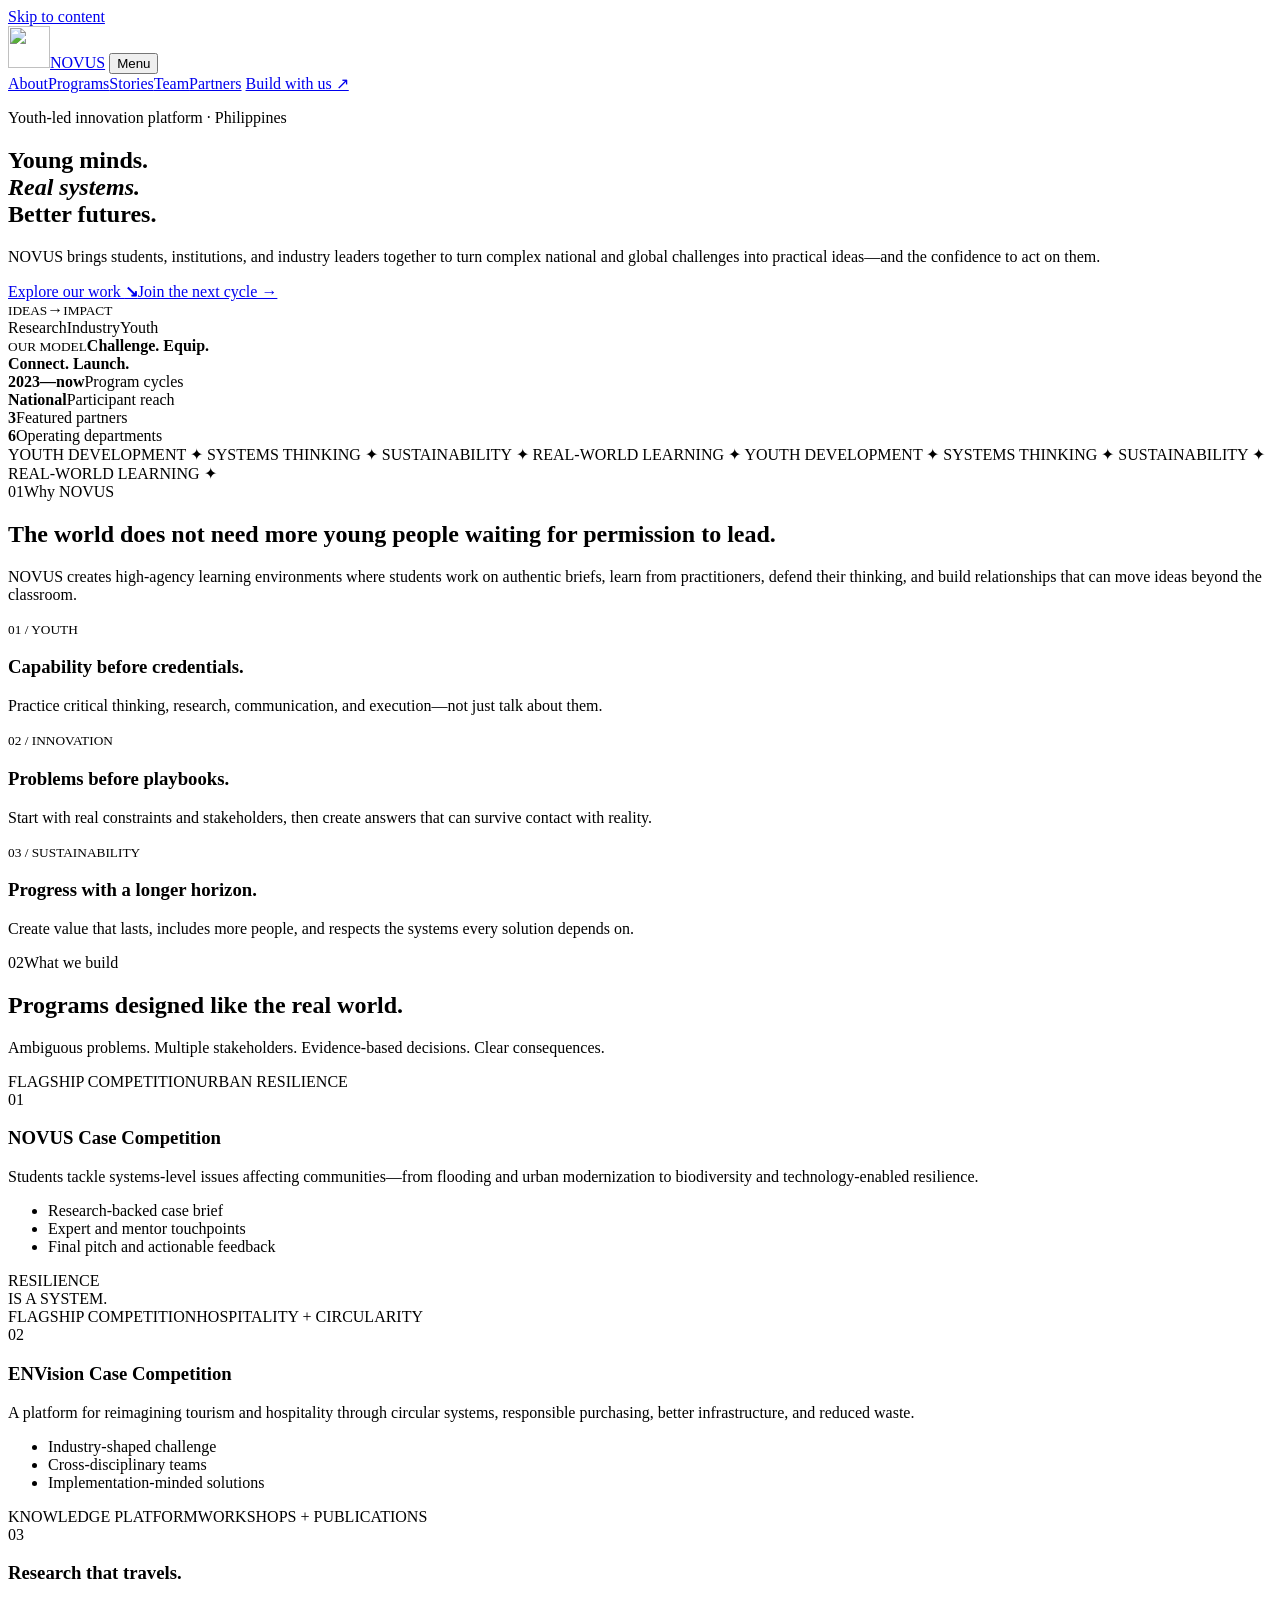
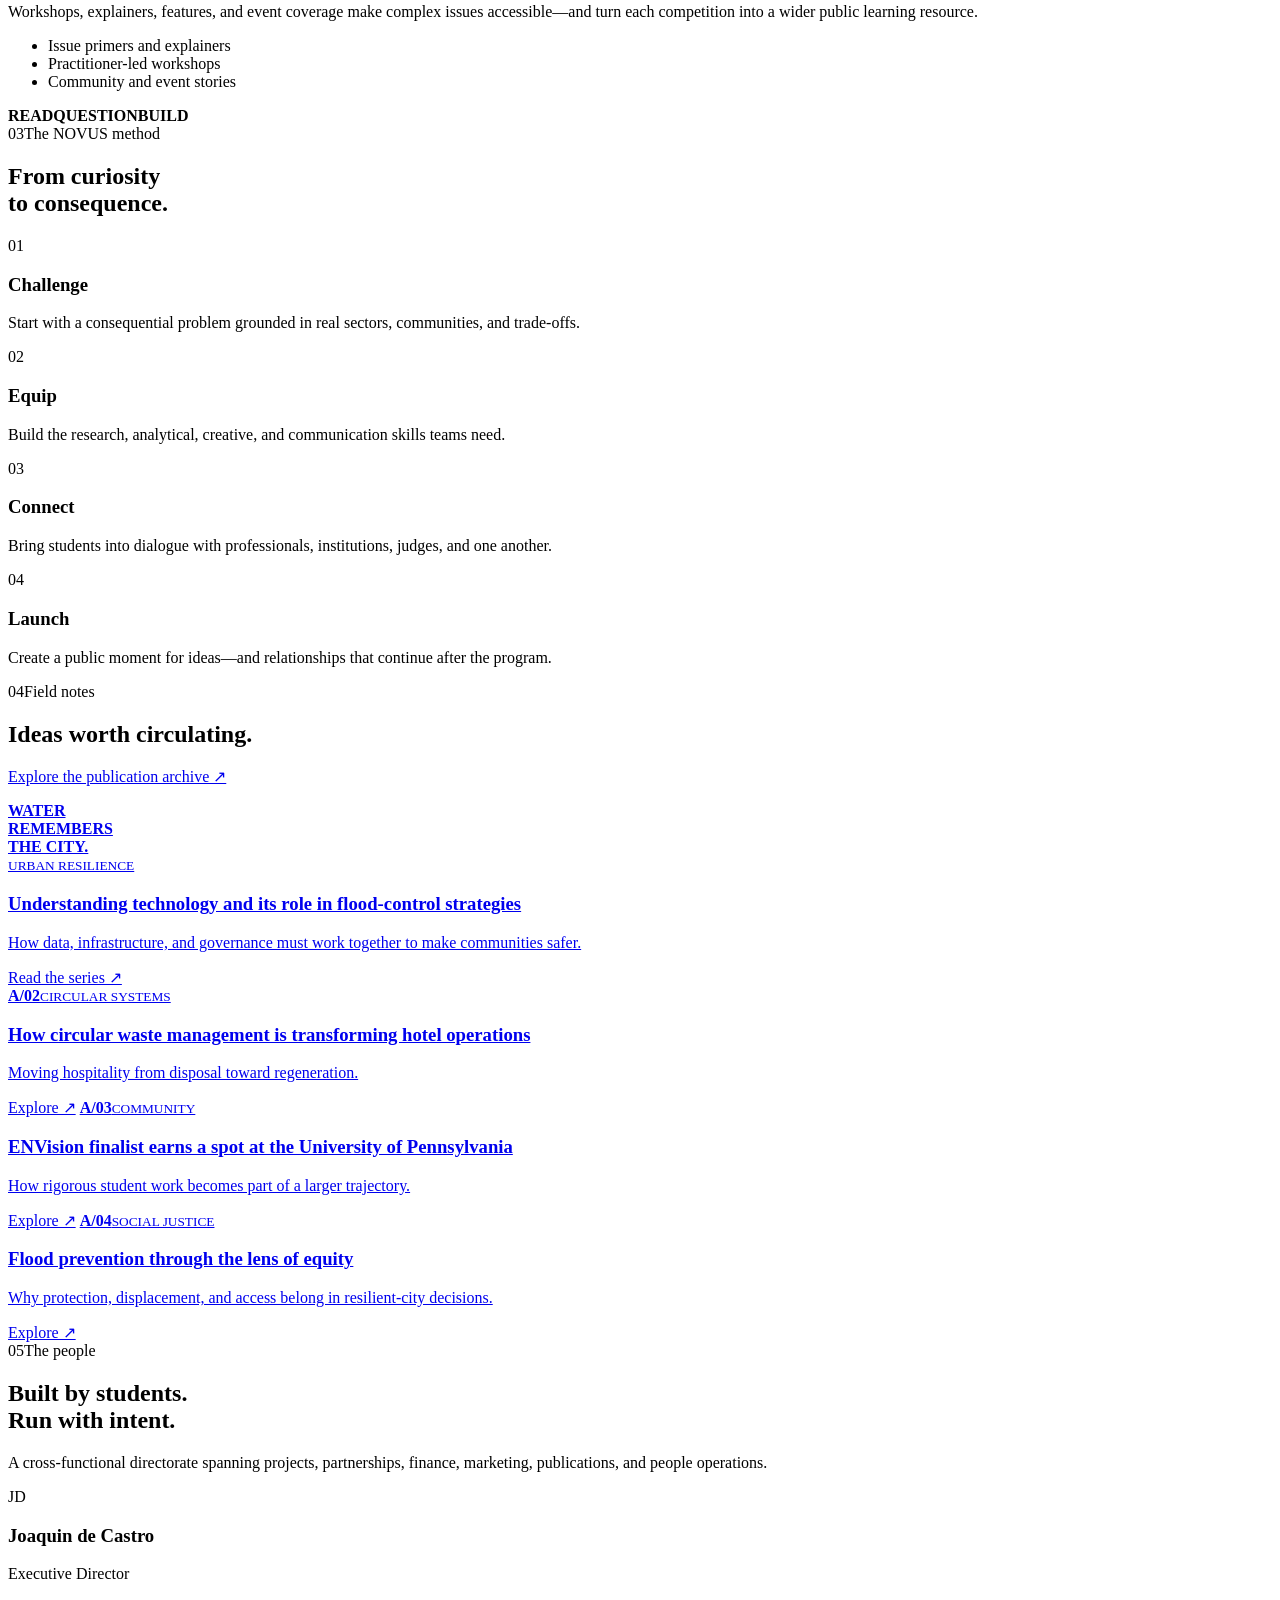
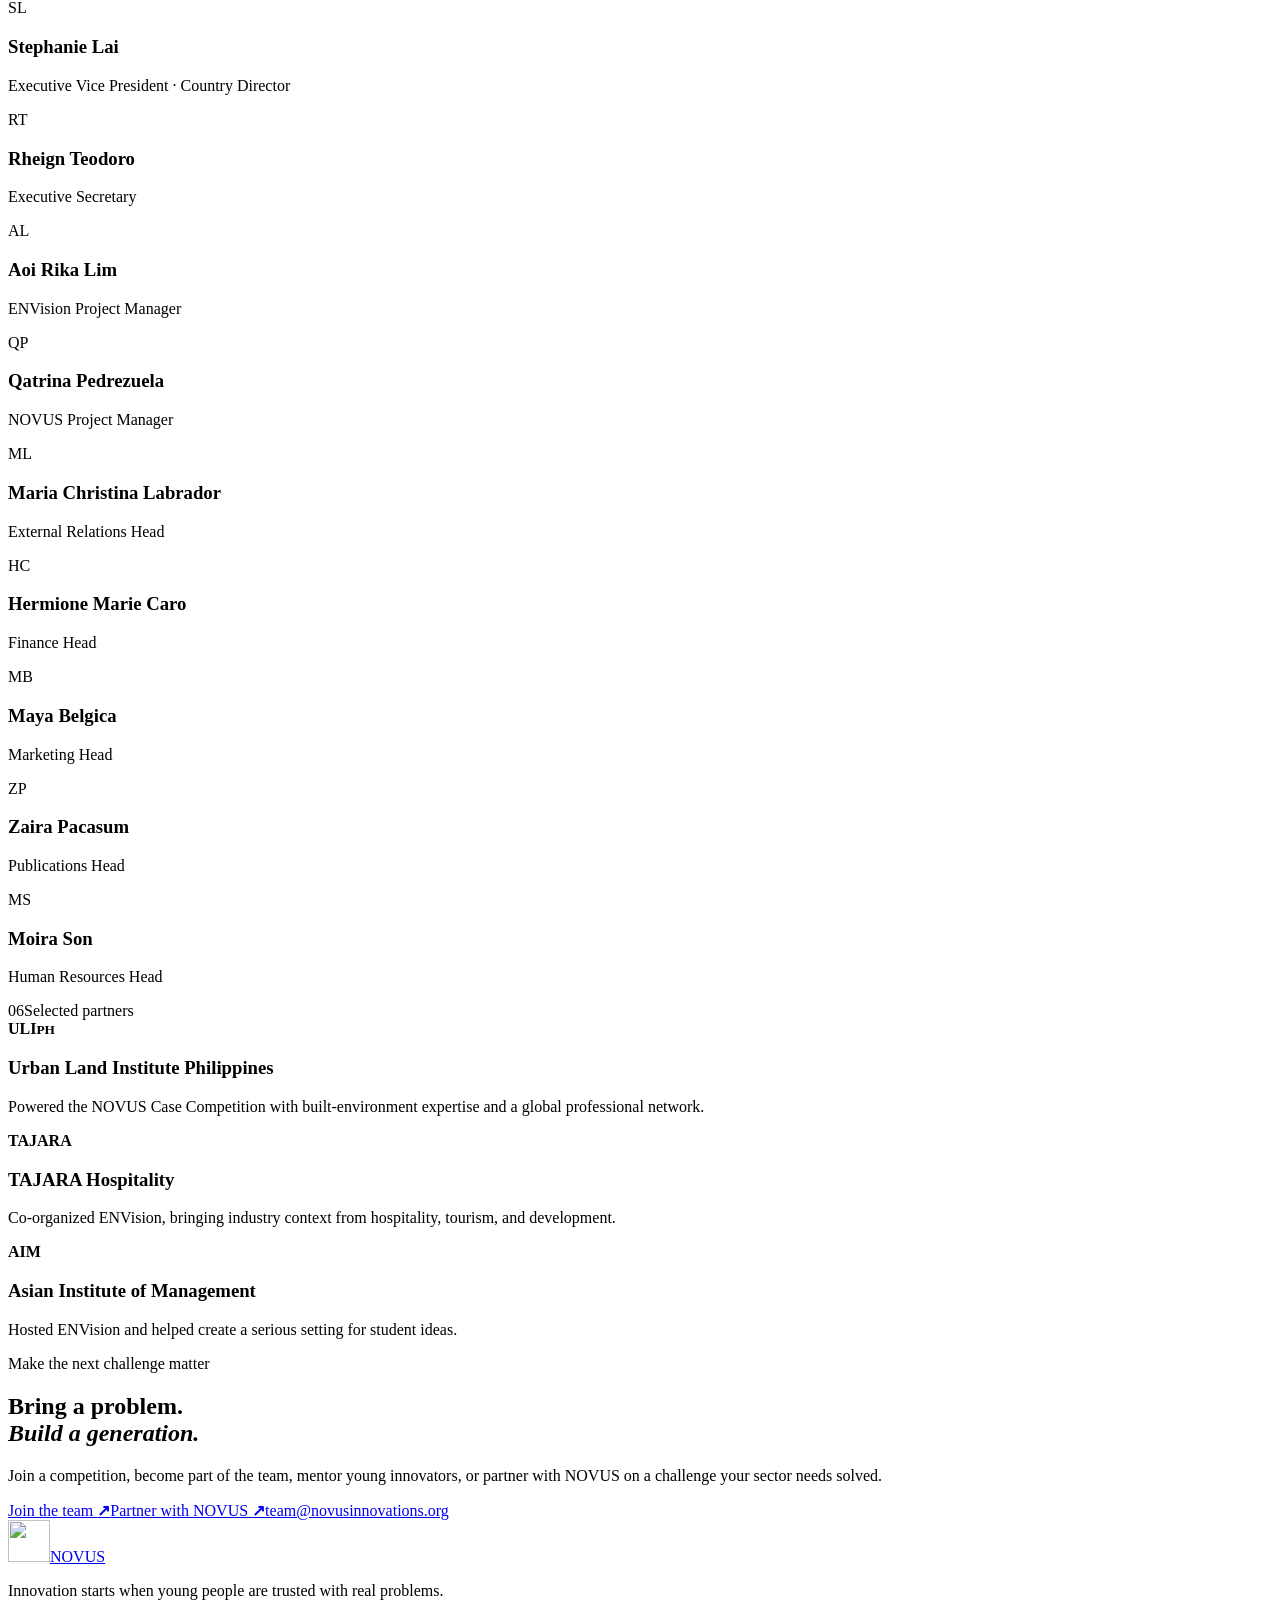
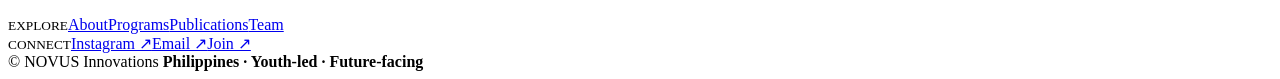
==== index.html @ 5151f9e4 "Build modern NOVUS website" ====
<!doctype html>
<html lang="en">
<head>
  <meta charset="utf-8">
  <meta name="viewport" content="width=device-width,initial-scale=1">
  <meta name="theme-color" content="#111914">
  <meta name="description" content="NOVUS equips young people in the Philippines to solve real-world challenges through competitions, workshops, research, and industry collaboration.">
  <meta property="og:title" content="NOVUS — Young minds. Real systems. Better futures.">
  <meta property="og:description" content="A youth-led innovation platform turning real-world challenges into learning, collaboration, and action.">
  <meta property="og:type" content="website">
  <meta property="og:url" content="https://enovusinnovations.org/">
  <link rel="icon" href="assets/favicon.svg" type="image/svg+xml">
  <link rel="manifest" href="site.webmanifest">
  <link rel="preconnect" href="https://fonts.googleapis.com">
  <link rel="preconnect" href="https://fonts.gstatic.com" crossorigin>
  <link href="https://fonts.googleapis.com/css2?family=DM+Serif+Display:ital@0;1&family=Manrope:wght@400;500;600;700;800&display=swap" rel="stylesheet">
  <link rel="stylesheet" href="styles.css">
  <title>NOVUS — Youth Innovation in the Philippines</title>
</head>
<body>
  <a class="skip" href="#main">Skip to content</a>
  <header class="header" data-header>
    <a class="brand" href="#top" aria-label="NOVUS home"><img src="assets/mark.svg" alt="" width="42" height="42"><span>NOVUS</span></a>
    <button class="menu" type="button" aria-expanded="false" aria-controls="nav" data-menu>Menu <i></i></button>
    <nav id="nav" data-nav>
      <a href="#about">About</a><a href="#programs">Programs</a><a href="#stories">Stories</a><a href="#team">Team</a><a href="#partners">Partners</a>
      <a class="nav-cta" href="#join">Build with us ↗</a>
    </nav>
  </header>

  <main id="main">
    <section class="hero" id="top">
      <div class="grid-bg"></div>
      <div class="hero-copy reveal">
        <p class="eyebrow"><span></span>Youth-led innovation platform · Philippines</p>
        <h1>Young minds.<br><em>Real systems.</em><br>Better futures.</h1>
        <p class="lede">NOVUS brings students, institutions, and industry leaders together to turn complex national and global challenges into practical ideas—and the confidence to act on them.</p>
        <div class="actions"><a class="button dark" href="#programs">Explore our work <b>↘</b></a><a class="under" href="#join">Join the next cycle →</a></div>
      </div>
      <div class="hero-art reveal" data-delay="1">
        <div class="orb"><i></i><i></i><i></i><div><small>IDEAS</small><b>→</b><small>IMPACT</small></div><span class="sat a">Research</span><span class="sat b">Industry</span><span class="sat c">Youth</span></div>
        <aside><small>OUR MODEL</small><strong>Challenge. Equip.<br>Connect. Launch.</strong></aside>
      </div>
      <div class="proof reveal" data-delay="2"><div><strong>2023—now</strong><span>Program cycles</span></div><div><strong>National</strong><span>Participant reach</span></div><div><strong>3</strong><span>Featured partners</span></div><div><strong>6</strong><span>Operating departments</span></div></div>
    </section>

    <div class="ticker"><div>YOUTH DEVELOPMENT ✦ SYSTEMS THINKING ✦ SUSTAINABILITY ✦ REAL-WORLD LEARNING ✦ YOUTH DEVELOPMENT ✦ SYSTEMS THINKING ✦ SUSTAINABILITY ✦ REAL-WORLD LEARNING ✦</div></div>

    <section class="section intro" id="about">
      <div class="kicker reveal"><span>01</span>Why NOVUS</div>
      <div class="intro-main reveal"><h2>The world does not need more young people waiting for permission to lead.</h2><p>NOVUS creates high-agency learning environments where students work on authentic briefs, learn from practitioners, defend their thinking, and build relationships that can move ideas beyond the classroom.</p></div>
      <div class="principles">
        <article class="reveal"><small>01 / YOUTH</small><h3>Capability before credentials.</h3><p>Practice critical thinking, research, communication, and execution—not just talk about them.</p></article>
        <article class="reveal" data-delay="1"><small>02 / INNOVATION</small><h3>Problems before playbooks.</h3><p>Start with real constraints and stakeholders, then create answers that can survive contact with reality.</p></article>
        <article class="reveal" data-delay="2"><small>03 / SUSTAINABILITY</small><h3>Progress with a longer horizon.</h3><p>Create value that lasts, includes more people, and respects the systems every solution depends on.</p></article>
      </div>
    </section>

    <section class="section programs" id="programs">
      <div class="section-head reveal"><div class="kicker"><span>02</span>What we build</div><h2>Programs designed like the real world.</h2><p>Ambiguous problems. Multiple stakeholders. Evidence-based decisions. Clear consequences.</p></div>
      <div class="program-list">
        <article class="program blue reveal"><header><span>FLAGSHIP COMPETITION</span><span>URBAN RESILIENCE</span></header><div class="num">01</div><div class="program-copy"><h3>NOVUS Case Competition</h3><p>Students tackle systems-level issues affecting communities—from flooding and urban modernization to biodiversity and technology-enabled resilience.</p><ul><li>Research-backed case brief</li><li>Expert and mentor touchpoints</li><li>Final pitch and actionable feedback</li></ul></div><div class="program-type">RESILIENCE<br>IS A SYSTEM.</div></article>
        <article class="program lime reveal"><header><span>FLAGSHIP COMPETITION</span><span>HOSPITALITY + CIRCULARITY</span></header><div class="num">02</div><div class="program-copy"><h3>ENVision Case Competition</h3><p>A platform for reimagining tourism and hospitality through circular systems, responsible purchasing, better infrastructure, and reduced waste.</p><ul><li>Industry-shaped challenge</li><li>Cross-disciplinary teams</li><li>Implementation-minded solutions</li></ul></div><div class="rings"><i></i><i></i><i></i></div></article>
        <article class="program ink reveal"><header><span>KNOWLEDGE PLATFORM</span><span>WORKSHOPS + PUBLICATIONS</span></header><div class="num">03</div><div class="program-copy"><h3>Research that travels.</h3><p>Workshops, explainers, features, and event coverage make complex issues accessible—and turn each competition into a wider public learning resource.</p><ul><li>Issue primers and explainers</li><li>Practitioner-led workshops</li><li>Community and event stories</li></ul></div><div class="stack"><b>READ</b><b>QUESTION</b><b>BUILD</b></div></article>
      </div>
    </section>

    <section class="method section">
      <div class="method-head reveal"><div class="kicker light"><span>03</span>The NOVUS method</div><h2>From curiosity<br>to consequence.</h2></div>
      <div class="steps"><article class="reveal"><span>01</span><h3>Challenge</h3><p>Start with a consequential problem grounded in real sectors, communities, and trade-offs.</p></article><article class="reveal" data-delay="1"><span>02</span><h3>Equip</h3><p>Build the research, analytical, creative, and communication skills teams need.</p></article><article class="reveal" data-delay="2"><span>03</span><h3>Connect</h3><p>Bring students into dialogue with professionals, institutions, judges, and one another.</p></article><article class="reveal" data-delay="3"><span>04</span><h3>Launch</h3><p>Create a public moment for ideas—and relationships that continue after the program.</p></article></div>
    </section>

    <section class="section stories" id="stories">
      <div class="section-head reveal"><div class="kicker"><span>04</span>Field notes</div><h2>Ideas worth circulating.</h2><p><a class="under" href="https://enovusinnovations.org/publication" target="_blank" rel="noreferrer">Explore the publication archive ↗</a></p></div>
      <div class="story-grid">
        <a class="feature reveal" href="https://enovusinnovations.org/publication" target="_blank" rel="noreferrer"><div class="waves"><b>WATER<br>REMEMBERS<br>THE CITY.</b><i></i><i></i><i></i></div><div class="story-copy"><small>URBAN RESILIENCE</small><h3>Understanding technology and its role in flood-control strategies</h3><p>How data, infrastructure, and governance must work together to make communities safer.</p><span>Read the series ↗</span></div></a>
        <a class="story reveal" href="https://enovusinnovations.org/publication" target="_blank" rel="noreferrer"><b>A/02</b><small>CIRCULAR SYSTEMS</small><h3>How circular waste management is transforming hotel operations</h3><p>Moving hospitality from disposal toward regeneration.</p><span>Explore ↗</span></a>
        <a class="story reveal" data-delay="1" href="https://enovusinnovations.org/publication" target="_blank" rel="noreferrer"><b>A/03</b><small>COMMUNITY</small><h3>ENVision finalist earns a spot at the University of Pennsylvania</h3><p>How rigorous student work becomes part of a larger trajectory.</p><span>Explore ↗</span></a>
        <a class="story reveal" data-delay="2" href="https://enovusinnovations.org/publication" target="_blank" rel="noreferrer"><b>A/04</b><small>SOCIAL JUSTICE</small><h3>Flood prevention through the lens of equity</h3><p>Why protection, displacement, and access belong in resilient-city decisions.</p><span>Explore ↗</span></a>
      </div>
    </section>

    <section class="section team" id="team">
      <div class="section-head reveal"><div class="kicker"><span>05</span>The people</div><h2>Built by students.<br>Run with intent.</h2><p>A cross-functional directorate spanning projects, partnerships, finance, marketing, publications, and people operations.</p></div>
      <div class="team-grid">
        <article><div class="avatar blue">JD</div><h3>Joaquin de Castro</h3><p>Executive Director</p></article><article><div class="avatar lime">SL</div><h3>Stephanie Lai</h3><p>Executive Vice President · Country Director</p></article><article><div class="avatar coral">RT</div><h3>Rheign Teodoro</h3><p>Executive Secretary</p></article><article><div class="avatar cream">AL</div><h3>Aoi Rika Lim</h3><p>ENVision Project Manager</p></article><article><div class="avatar blue">QP</div><h3>Qatrina Pedrezuela</h3><p>NOVUS Project Manager</p></article><article><div class="avatar lime">ML</div><h3>Maria Christina Labrador</h3><p>External Relations Head</p></article><article><div class="avatar coral">HC</div><h3>Hermione Marie Caro</h3><p>Finance Head</p></article><article><div class="avatar cream">MB</div><h3>Maya Belgica</h3><p>Marketing Head</p></article><article><div class="avatar blue">ZP</div><h3>Zaira Pacasum</h3><p>Publications Head</p></article><article><div class="avatar lime">MS</div><h3>Moira Son</h3><p>Human Resources Head</p></article>
      </div>
    </section>

    <section class="section partners" id="partners"><div class="kicker reveal"><span>06</span>Selected partners</div><div class="partner-grid"><article><strong>ULI<small>PH</small></strong><div><h3>Urban Land Institute Philippines</h3><p>Powered the NOVUS Case Competition with built-environment expertise and a global professional network.</p></div></article><article><strong class="tajara">TAJARA</strong><div><h3>TAJARA Hospitality</h3><p>Co-organized ENVision, bringing industry context from hospitality, tourism, and development.</p></div></article><article><strong class="aim">AIM</strong><div><h3>Asian Institute of Management</h3><p>Hosted ENVision and helped create a serious setting for student ideas.</p></div></article></div></section>

    <section class="join" id="join"><div class="circles"><i></i><i></i><i></i></div><div class="join-copy reveal"><p class="eyebrow light"><span></span>Make the next challenge matter</p><h2>Bring a problem.<br><em>Build a generation.</em></h2><p>Join a competition, become part of the team, mentor young innovators, or partner with NOVUS on a challenge your sector needs solved.</p></div><div class="join-actions reveal"><a class="button bright" href="http://join.novusinnovations.org" target="_blank" rel="noreferrer">Join the team <b>↗</b></a><a class="button outline" href="mailto:team@novusinnovations.org?subject=Partnering%20with%20NOVUS">Partner with NOVUS <b>↗</b></a><a href="mailto:team@novusinnovations.org">team@novusinnovations.org</a></div></section>
  </main>

  <footer><div><a class="brand footer-brand" href="#top"><img src="assets/mark.svg" alt="" width="42" height="42"><span>NOVUS</span></a><p>Innovation starts when young people are trusted with real problems.</p></div><div class="footer-links"><div><small>EXPLORE</small><a href="#about">About</a><a href="#programs">Programs</a><a href="#stories">Publications</a><a href="#team">Team</a></div><div><small>CONNECT</small><a href="https://www.instagram.com/novus.innovations/" target="_blank" rel="noreferrer">Instagram ↗</a><a href="mailto:team@novusinnovations.org">Email ↗</a><a href="http://join.novusinnovations.org" target="_blank" rel="noreferrer">Join ↗</a></div></div><div class="copyright">© <span data-year></span> NOVUS Innovations <b>Philippines · Youth-led · Future-facing</b></div></footer>
  <script src="script.js"></script>
</body>
</html>
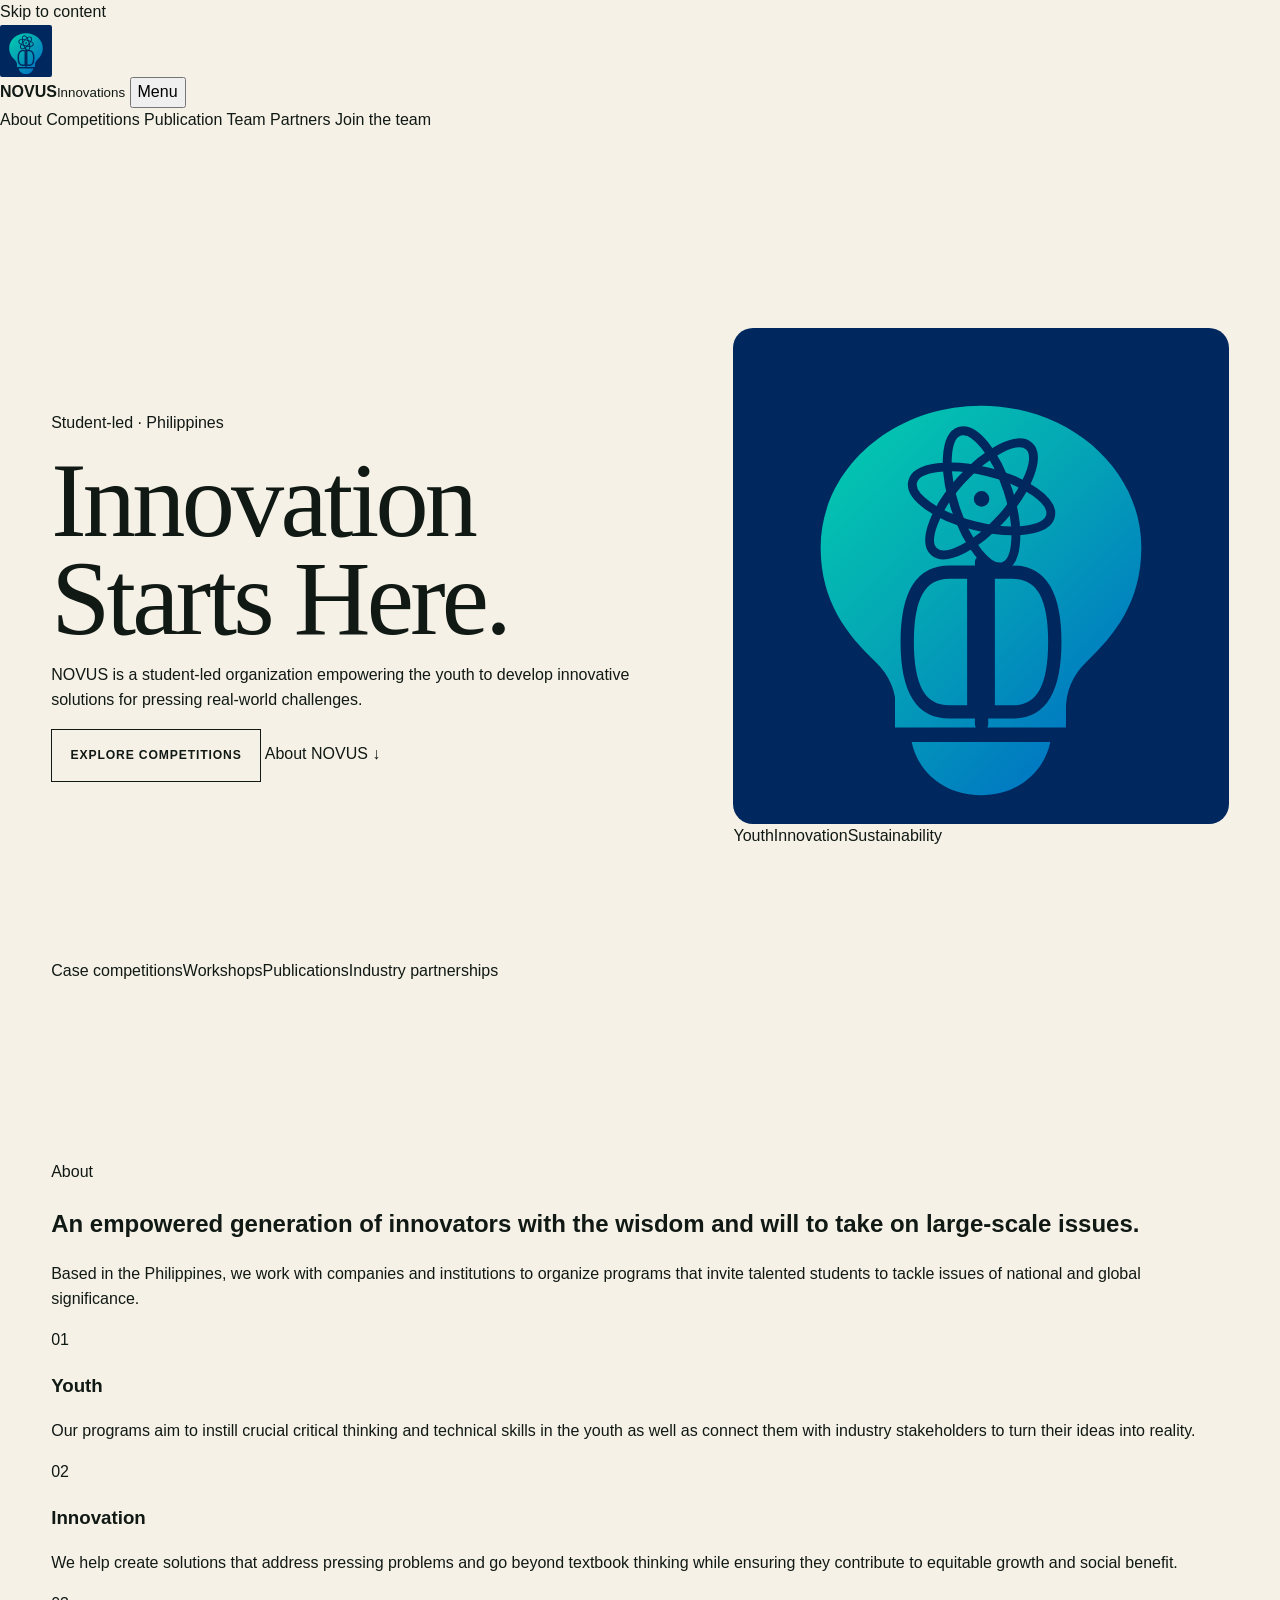
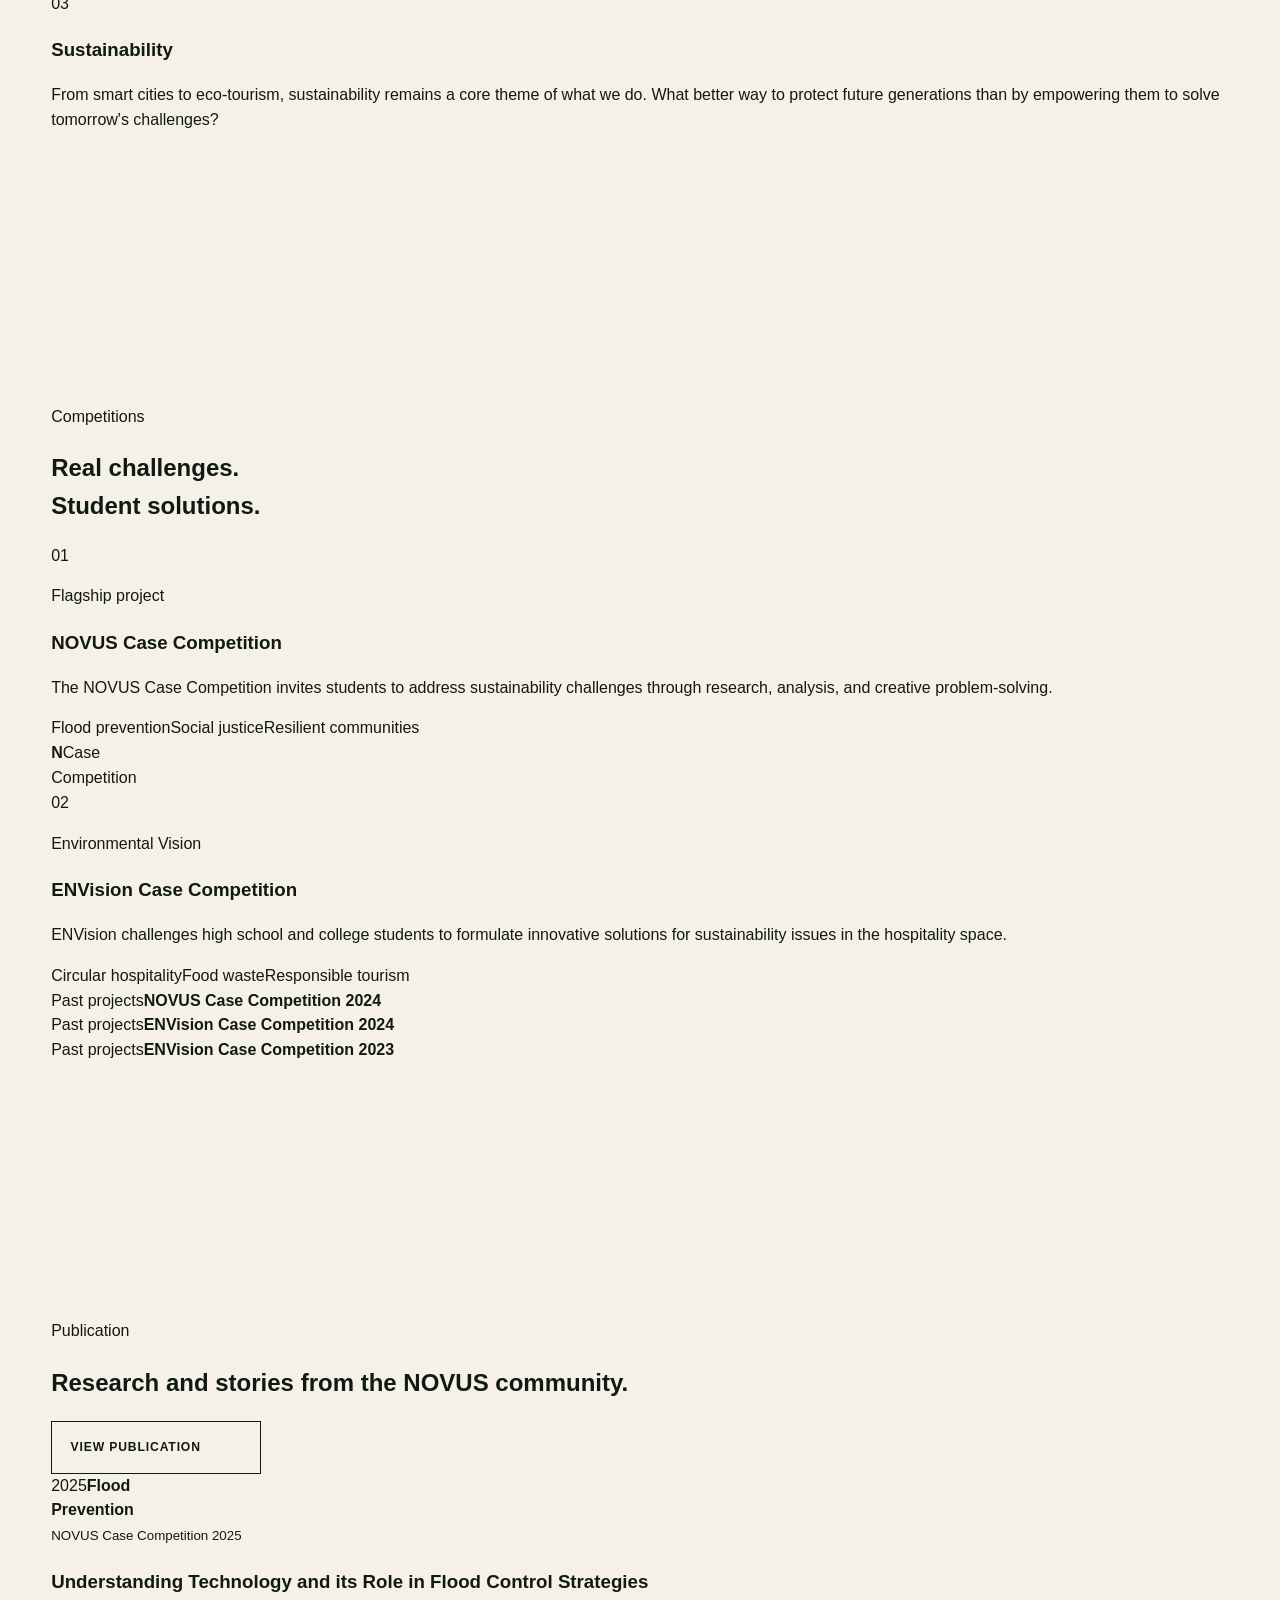
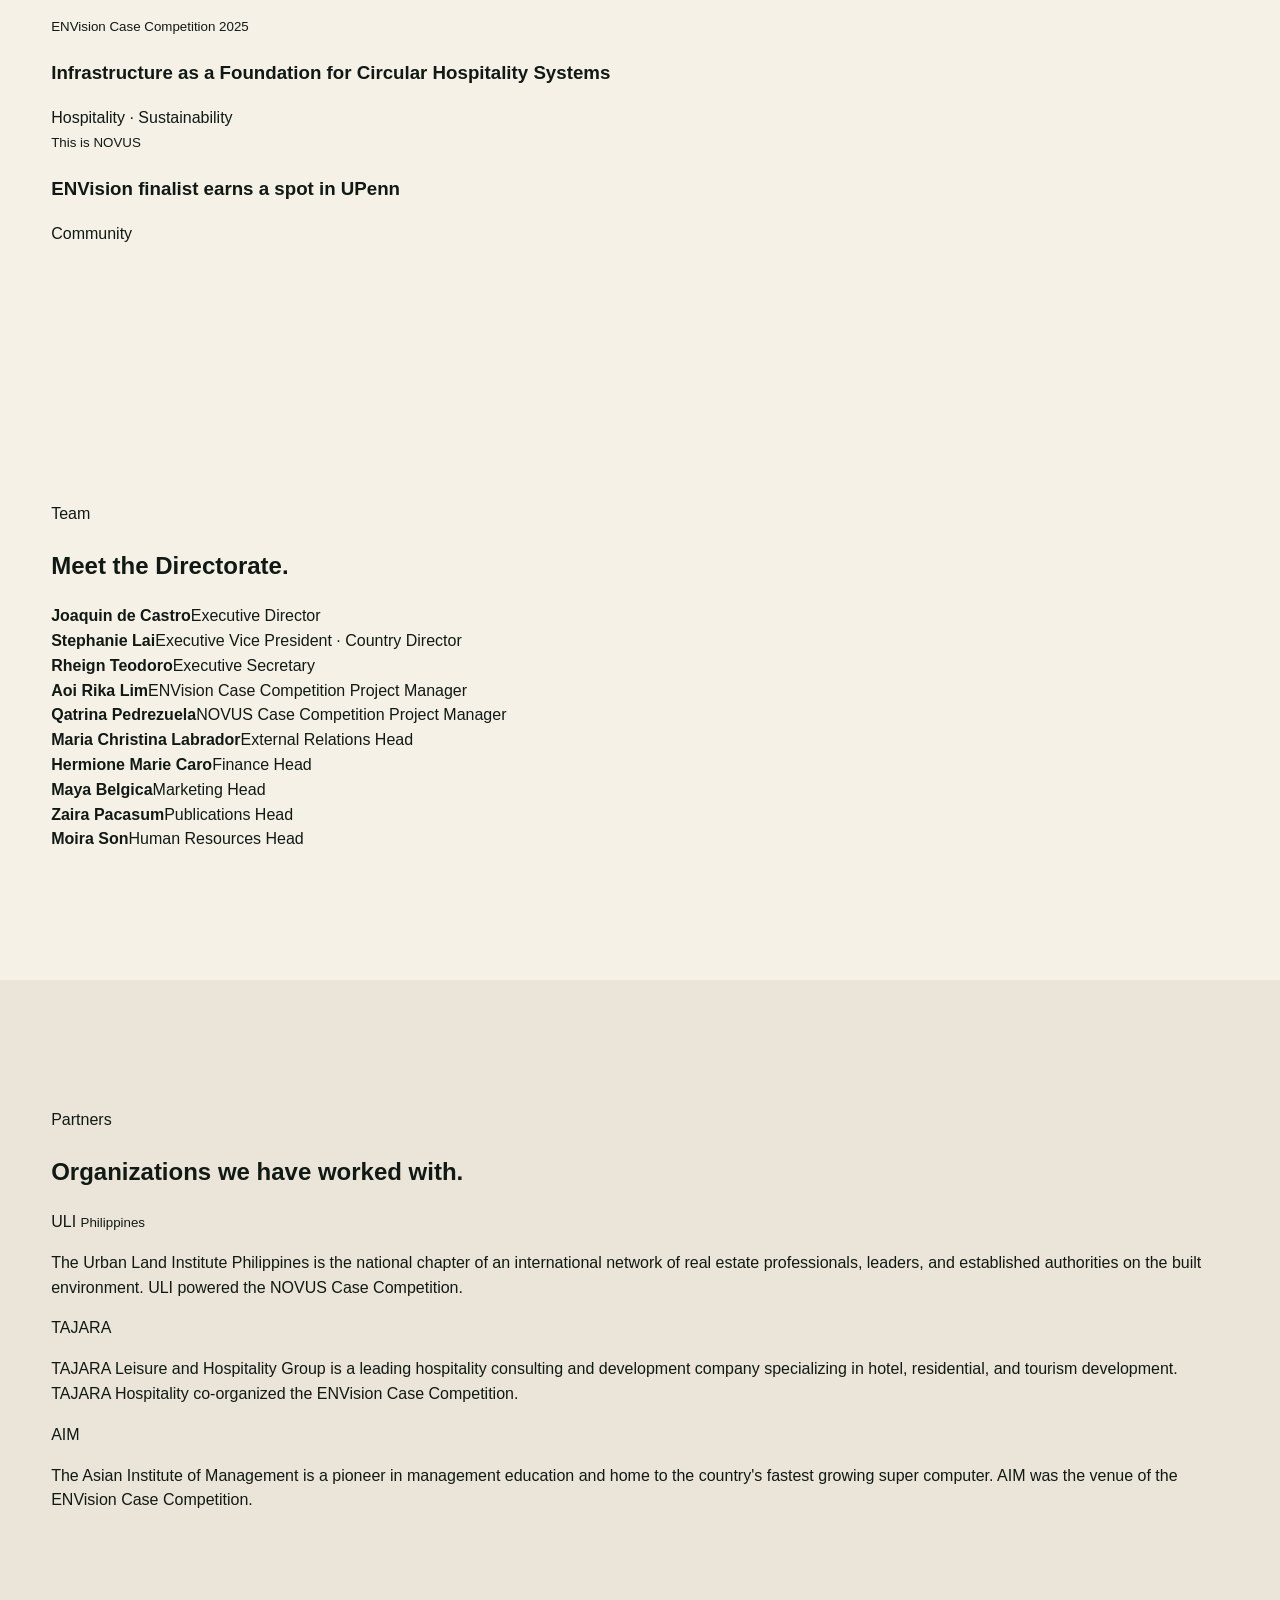
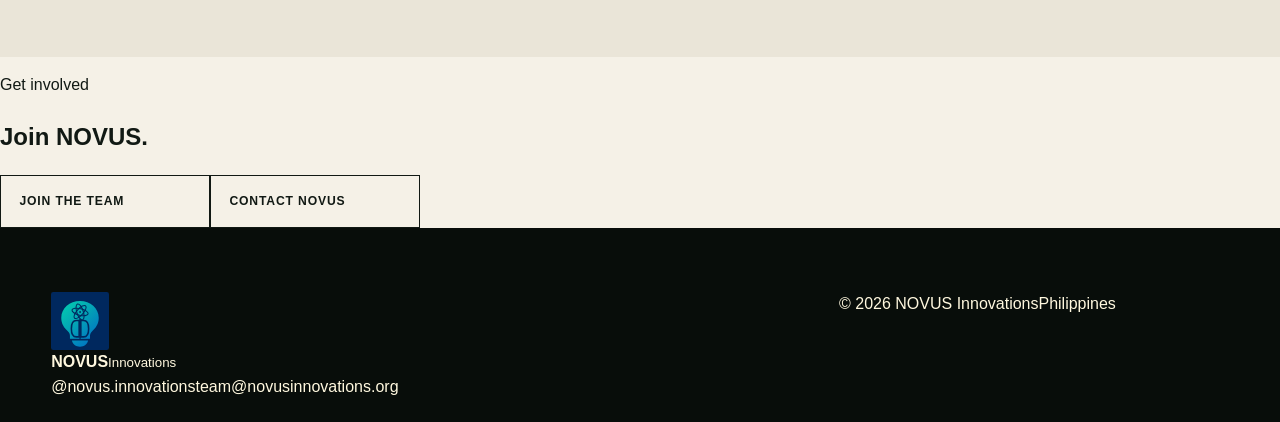
==== commit 4cce3183: "Replace generic site with competition-led NOVUS redesign" ====
--- a/index.html
+++ b/index.html
@@ -2,97 +2,115 @@
 <html lang="en">
 <head>
   <meta charset="utf-8">
-  <meta name="viewport" content="width=device-width,initial-scale=1">
-  <meta name="theme-color" content="#111914">
-  <meta name="description" content="NOVUS equips young people in the Philippines to solve real-world challenges through competitions, workshops, research, and industry collaboration.">
-  <meta property="og:title" content="NOVUS — Young minds. Real systems. Better futures.">
-  <meta property="og:description" content="A youth-led innovation platform turning real-world challenges into learning, collaboration, and action.">
+  <meta name="viewport" content="width=device-width, initial-scale=1">
+  <meta name="theme-color" content="#00285e">
+  <meta name="description" content="NOVUS is a student-led organization empowering the youth to develop innovative solutions for pressing real-world challenges.">
+  <meta property="og:title" content="NOVUS Innovations">
+  <meta property="og:description" content="Innovation Starts Here.">
   <meta property="og:type" content="website">
-  <meta property="og:url" content="https://enovusinnovations.org/">
-  <link rel="icon" href="assets/favicon.svg" type="image/svg+xml">
-  <link rel="manifest" href="site.webmanifest">
+  <meta property="og:url" content="https://www.novusinnovations.org/">
+  <link rel="icon" href="assets/mark.svg" type="image/svg+xml">
   <link rel="preconnect" href="https://fonts.googleapis.com">
   <link rel="preconnect" href="https://fonts.gstatic.com" crossorigin>
-  <link href="https://fonts.googleapis.com/css2?family=DM+Serif+Display:ital@0;1&family=Manrope:wght@400;500;600;700;800&display=swap" rel="stylesheet">
+  <link href="https://fonts.googleapis.com/css2?family=Archivo:wght@400;500;600;700;800&display=swap" rel="stylesheet">
   <link rel="stylesheet" href="styles.css">
-  <title>NOVUS — Youth Innovation in the Philippines</title>
+  <title>NOVUS Innovations</title>
 </head>
 <body>
-  <a class="skip" href="#main">Skip to content</a>
-  <header class="header" data-header>
-    <a class="brand" href="#top" aria-label="NOVUS home"><img src="assets/mark.svg" alt="" width="42" height="42"><span>NOVUS</span></a>
-    <button class="menu" type="button" aria-expanded="false" aria-controls="nav" data-menu>Menu <i></i></button>
-    <nav id="nav" data-nav>
-      <a href="#about">About</a><a href="#programs">Programs</a><a href="#stories">Stories</a><a href="#team">Team</a><a href="#partners">Partners</a>
-      <a class="nav-cta" href="#join">Build with us ↗</a>
+  <a class="skip-link" href="#main">Skip to content</a>
+  <header class="site-header" data-header>
+    <a class="identity" href="#top" aria-label="NOVUS Innovations home">
+      <img src="assets/mark.svg" width="52" height="52" alt="NOVUS Innovations logo">
+      <span><strong>NOVUS</strong><small>Innovations</small></span>
+    </a>
+    <button class="menu-button" type="button" aria-expanded="false" aria-controls="site-nav" data-menu>Menu</button>
+    <nav id="site-nav" data-nav>
+      <a href="#about">About</a>
+      <a href="#competitions">Competitions</a>
+      <a href="publication/">Publication</a>
+      <a href="#team">Team</a>
+      <a href="#partners">Partners</a>
+      <a class="nav-action" href="http://join.novusinnovations.org" target="_blank" rel="noreferrer">Join the team</a>
     </nav>
   </header>
 
   <main id="main">
     <section class="hero" id="top">
-      <div class="grid-bg"></div>
-      <div class="hero-copy reveal">
-        <p class="eyebrow"><span></span>Youth-led innovation platform · Philippines</p>
-        <h1>Young minds.<br><em>Real systems.</em><br>Better futures.</h1>
-        <p class="lede">NOVUS brings students, institutions, and industry leaders together to turn complex national and global challenges into practical ideas—and the confidence to act on them.</p>
-        <div class="actions"><a class="button dark" href="#programs">Explore our work <b>↘</b></a><a class="under" href="#join">Join the next cycle →</a></div>
+      <div class="hero-copy">
+        <p class="overline">Student-led · Philippines</p>
+        <h1>Innovation<br>Starts Here.</h1>
+        <p class="hero-intro">NOVUS is a student-led organization empowering the youth to develop innovative solutions for pressing real-world challenges.</p>
+        <div class="hero-actions">
+          <a class="button button-light" href="#competitions">Explore competitions</a>
+          <a class="text-link" href="#about">About NOVUS <span>↓</span></a>
+        </div>
       </div>
-      <div class="hero-art reveal" data-delay="1">
-        <div class="orb"><i></i><i></i><i></i><div><small>IDEAS</small><b>→</b><small>IMPACT</small></div><span class="sat a">Research</span><span class="sat b">Industry</span><span class="sat c">Youth</span></div>
-        <aside><small>OUR MODEL</small><strong>Challenge. Equip.<br>Connect. Launch.</strong></aside>
+      <div class="hero-emblem" aria-label="NOVUS logo">
+        <div class="emblem-frame"><img src="assets/mark.svg" alt="NOVUS Innovations logo"></div>
+        <div class="emblem-labels" aria-hidden="true"><span>Youth</span><span>Innovation</span><span>Sustainability</span></div>
       </div>
-      <div class="proof reveal" data-delay="2"><div><strong>2023—now</strong><span>Program cycles</span></div><div><strong>National</strong><span>Participant reach</span></div><div><strong>3</strong><span>Featured partners</span></div><div><strong>6</strong><span>Operating departments</span></div></div>
+      <div class="hero-strip" aria-hidden="true"><span>Case competitions</span><i></i><span>Workshops</span><i></i><span>Publications</span><i></i><span>Industry partnerships</span></div>
     </section>
 
-    <div class="ticker"><div>YOUTH DEVELOPMENT ✦ SYSTEMS THINKING ✦ SUSTAINABILITY ✦ REAL-WORLD LEARNING ✦ YOUTH DEVELOPMENT ✦ SYSTEMS THINKING ✦ SUSTAINABILITY ✦ REAL-WORLD LEARNING ✦</div></div>
-
-    <section class="section intro" id="about">
-      <div class="kicker reveal"><span>01</span>Why NOVUS</div>
-      <div class="intro-main reveal"><h2>The world does not need more young people waiting for permission to lead.</h2><p>NOVUS creates high-agency learning environments where students work on authentic briefs, learn from practitioners, defend their thinking, and build relationships that can move ideas beyond the classroom.</p></div>
-      <div class="principles">
-        <article class="reveal"><small>01 / YOUTH</small><h3>Capability before credentials.</h3><p>Practice critical thinking, research, communication, and execution—not just talk about them.</p></article>
-        <article class="reveal" data-delay="1"><small>02 / INNOVATION</small><h3>Problems before playbooks.</h3><p>Start with real constraints and stakeholders, then create answers that can survive contact with reality.</p></article>
-        <article class="reveal" data-delay="2"><small>03 / SUSTAINABILITY</small><h3>Progress with a longer horizon.</h3><p>Create value that lasts, includes more people, and respects the systems every solution depends on.</p></article>
+    <section class="about section" id="about">
+      <div class="section-label">About</div>
+      <div class="about-copy">
+        <h2>An empowered generation of innovators with the wisdom and will to take on large-scale issues.</h2>
+        <p>Based in the Philippines, we work with companies and institutions to organize programs that invite talented students to tackle issues of national and global significance.</p>
+      </div>
+      <div class="pillars">
+        <article><span>01</span><h3>Youth</h3><p>Our programs aim to instill crucial critical thinking and technical skills in the youth as well as connect them with industry stakeholders to turn their ideas into reality.</p></article>
+        <article><span>02</span><h3>Innovation</h3><p>We help create solutions that address pressing problems and go beyond textbook thinking while ensuring they contribute to equitable growth and social benefit.</p></article>
+        <article><span>03</span><h3>Sustainability</h3><p>From smart cities to eco-tourism, sustainability remains a core theme of what we do. What better way to protect future generations than by empowering them to solve tomorrow's challenges?</p></article>
       </div>
     </section>
 
-    <section class="section programs" id="programs">
-      <div class="section-head reveal"><div class="kicker"><span>02</span>What we build</div><h2>Programs designed like the real world.</h2><p>Ambiguous problems. Multiple stakeholders. Evidence-based decisions. Clear consequences.</p></div>
-      <div class="program-list">
-        <article class="program blue reveal"><header><span>FLAGSHIP COMPETITION</span><span>URBAN RESILIENCE</span></header><div class="num">01</div><div class="program-copy"><h3>NOVUS Case Competition</h3><p>Students tackle systems-level issues affecting communities—from flooding and urban modernization to biodiversity and technology-enabled resilience.</p><ul><li>Research-backed case brief</li><li>Expert and mentor touchpoints</li><li>Final pitch and actionable feedback</li></ul></div><div class="program-type">RESILIENCE<br>IS A SYSTEM.</div></article>
-        <article class="program lime reveal"><header><span>FLAGSHIP COMPETITION</span><span>HOSPITALITY + CIRCULARITY</span></header><div class="num">02</div><div class="program-copy"><h3>ENVision Case Competition</h3><p>A platform for reimagining tourism and hospitality through circular systems, responsible purchasing, better infrastructure, and reduced waste.</p><ul><li>Industry-shaped challenge</li><li>Cross-disciplinary teams</li><li>Implementation-minded solutions</li></ul></div><div class="rings"><i></i><i></i><i></i></div></article>
-        <article class="program ink reveal"><header><span>KNOWLEDGE PLATFORM</span><span>WORKSHOPS + PUBLICATIONS</span></header><div class="num">03</div><div class="program-copy"><h3>Research that travels.</h3><p>Workshops, explainers, features, and event coverage make complex issues accessible—and turn each competition into a wider public learning resource.</p><ul><li>Issue primers and explainers</li><li>Practitioner-led workshops</li><li>Community and event stories</li></ul></div><div class="stack"><b>READ</b><b>QUESTION</b><b>BUILD</b></div></article>
+    <section class="competitions section" id="competitions">
+      <div class="section-heading"><div class="section-label">Competitions</div><h2>Real challenges.<br>Student solutions.</h2></div>
+      <article class="competition-card competition-main">
+        <div class="competition-index">01</div>
+        <div class="competition-title"><p>Flagship project</p><h3>NOVUS Case Competition</h3></div>
+        <div class="competition-copy"><p>The NOVUS Case Competition invites students to address sustainability challenges through research, analysis, and creative problem-solving.</p><div class="topic-list"><span>Flood prevention</span><span>Social justice</span><span>Resilient communities</span></div></div>
+        <div class="case-mark" aria-hidden="true"><b>N</b><span>Case<br>Competition</span></div>
+      </article>
+      <article class="competition-card competition-envision">
+        <div class="competition-index">02</div>
+        <div class="competition-title"><p>Environmental Vision</p><h3>ENVision Case Competition</h3></div>
+        <div class="competition-copy"><p>ENVision challenges high school and college students to formulate innovative solutions for sustainability issues in the hospitality space.</p><div class="topic-list"><span>Circular hospitality</span><span>Food waste</span><span>Responsible tourism</span></div></div>
+        <div class="envision-mark" aria-hidden="true"><i></i><i></i><i></i></div>
+      </article>
+      <div class="archive-row"><div><span>Past projects</span><strong>NOVUS Case Competition 2024</strong></div><div><span>Past projects</span><strong>ENVision Case Competition 2024</strong></div><div><span>Past projects</span><strong>ENVision Case Competition 2023</strong></div></div>
+    </section>
+
+    <section class="publication-preview section">
+      <div class="section-heading compact"><div class="section-label">Publication</div><h2>Research and stories from the NOVUS community.</h2><a class="button button-navy" href="publication/">View publication</a></div>
+      <div class="articles-grid">
+        <article class="article-card feature-article"><div class="article-visual flood"><span>2025</span><b>Flood<br>Prevention</b></div><div><small>NOVUS Case Competition 2025</small><h3>Understanding Technology and its Role in Flood Control Strategies</h3></div></article>
+        <article class="article-card"><small>ENVision Case Competition 2025</small><h3>Infrastructure as a Foundation for Circular Hospitality Systems</h3><span>Hospitality · Sustainability</span></article>
+        <article class="article-card"><small>This is NOVUS</small><h3>ENVision finalist earns a spot in UPenn</h3><span>Community</span></article>
       </div>
     </section>
 
-    <section class="method section">
-      <div class="method-head reveal"><div class="kicker light"><span>03</span>The NOVUS method</div><h2>From curiosity<br>to consequence.</h2></div>
-      <div class="steps"><article class="reveal"><span>01</span><h3>Challenge</h3><p>Start with a consequential problem grounded in real sectors, communities, and trade-offs.</p></article><article class="reveal" data-delay="1"><span>02</span><h3>Equip</h3><p>Build the research, analytical, creative, and communication skills teams need.</p></article><article class="reveal" data-delay="2"><span>03</span><h3>Connect</h3><p>Bring students into dialogue with professionals, institutions, judges, and one another.</p></article><article class="reveal" data-delay="3"><span>04</span><h3>Launch</h3><p>Create a public moment for ideas—and relationships that continue after the program.</p></article></div>
-    </section>
-
-    <section class="section stories" id="stories">
-      <div class="section-head reveal"><div class="kicker"><span>04</span>Field notes</div><h2>Ideas worth circulating.</h2><p><a class="under" href="https://enovusinnovations.org/publication" target="_blank" rel="noreferrer">Explore the publication archive ↗</a></p></div>
-      <div class="story-grid">
-        <a class="feature reveal" href="https://enovusinnovations.org/publication" target="_blank" rel="noreferrer"><div class="waves"><b>WATER<br>REMEMBERS<br>THE CITY.</b><i></i><i></i><i></i></div><div class="story-copy"><small>URBAN RESILIENCE</small><h3>Understanding technology and its role in flood-control strategies</h3><p>How data, infrastructure, and governance must work together to make communities safer.</p><span>Read the series ↗</span></div></a>
-        <a class="story reveal" href="https://enovusinnovations.org/publication" target="_blank" rel="noreferrer"><b>A/02</b><small>CIRCULAR SYSTEMS</small><h3>How circular waste management is transforming hotel operations</h3><p>Moving hospitality from disposal toward regeneration.</p><span>Explore ↗</span></a>
-        <a class="story reveal" data-delay="1" href="https://enovusinnovations.org/publication" target="_blank" rel="noreferrer"><b>A/03</b><small>COMMUNITY</small><h3>ENVision finalist earns a spot at the University of Pennsylvania</h3><p>How rigorous student work becomes part of a larger trajectory.</p><span>Explore ↗</span></a>
-        <a class="story reveal" data-delay="2" href="https://enovusinnovations.org/publication" target="_blank" rel="noreferrer"><b>A/04</b><small>SOCIAL JUSTICE</small><h3>Flood prevention through the lens of equity</h3><p>Why protection, displacement, and access belong in resilient-city decisions.</p><span>Explore ↗</span></a>
+    <section class="team section" id="team">
+      <div class="section-heading compact"><div class="section-label">Team</div><h2>Meet the Directorate.</h2></div>
+      <div class="team-list">
+        <article><strong>Joaquin de Castro</strong><span>Executive Director</span></article><article><strong>Stephanie Lai</strong><span>Executive Vice President · Country Director</span></article><article><strong>Rheign Teodoro</strong><span>Executive Secretary</span></article><article><strong>Aoi Rika Lim</strong><span>ENVision Case Competition Project Manager</span></article><article><strong>Qatrina Pedrezuela</strong><span>NOVUS Case Competition Project Manager</span></article><article><strong>Maria Christina Labrador</strong><span>External Relations Head</span></article><article><strong>Hermione Marie Caro</strong><span>Finance Head</span></article><article><strong>Maya Belgica</strong><span>Marketing Head</span></article><article><strong>Zaira Pacasum</strong><span>Publications Head</span></article><article><strong>Moira Son</strong><span>Human Resources Head</span></article>
       </div>
     </section>
 
-    <section class="section team" id="team">
-      <div class="section-head reveal"><div class="kicker"><span>05</span>The people</div><h2>Built by students.<br>Run with intent.</h2><p>A cross-functional directorate spanning projects, partnerships, finance, marketing, publications, and people operations.</p></div>
-      <div class="team-grid">
-        <article><div class="avatar blue">JD</div><h3>Joaquin de Castro</h3><p>Executive Director</p></article><article><div class="avatar lime">SL</div><h3>Stephanie Lai</h3><p>Executive Vice President · Country Director</p></article><article><div class="avatar coral">RT</div><h3>Rheign Teodoro</h3><p>Executive Secretary</p></article><article><div class="avatar cream">AL</div><h3>Aoi Rika Lim</h3><p>ENVision Project Manager</p></article><article><div class="avatar blue">QP</div><h3>Qatrina Pedrezuela</h3><p>NOVUS Project Manager</p></article><article><div class="avatar lime">ML</div><h3>Maria Christina Labrador</h3><p>External Relations Head</p></article><article><div class="avatar coral">HC</div><h3>Hermione Marie Caro</h3><p>Finance Head</p></article><article><div class="avatar cream">MB</div><h3>Maya Belgica</h3><p>Marketing Head</p></article><article><div class="avatar blue">ZP</div><h3>Zaira Pacasum</h3><p>Publications Head</p></article><article><div class="avatar lime">MS</div><h3>Moira Son</h3><p>Human Resources Head</p></article>
+    <section class="partners section" id="partners">
+      <div class="section-heading compact"><div class="section-label">Partners</div><h2>Organizations we have worked with.</h2></div>
+      <div class="partner-list">
+        <article><div class="partner-wordmark">ULI <small>Philippines</small></div><p>The Urban Land Institute Philippines is the national chapter of an international network of real estate professionals, leaders, and established authorities on the built environment. ULI powered the NOVUS Case Competition.</p></article>
+        <article><div class="partner-wordmark tajara">TAJARA</div><p>TAJARA Leisure and Hospitality Group is a leading hospitality consulting and development company specializing in hotel, residential, and tourism development. TAJARA Hospitality co-organized the ENVision Case Competition.</p></article>
+        <article><div class="partner-wordmark aim">AIM</div><p>The Asian Institute of Management is a pioneer in management education and home to the country's fastest growing super computer. AIM was the venue of the ENVision Case Competition.</p></article>
       </div>
     </section>
 
-    <section class="section partners" id="partners"><div class="kicker reveal"><span>06</span>Selected partners</div><div class="partner-grid"><article><strong>ULI<small>PH</small></strong><div><h3>Urban Land Institute Philippines</h3><p>Powered the NOVUS Case Competition with built-environment expertise and a global professional network.</p></div></article><article><strong class="tajara">TAJARA</strong><div><h3>TAJARA Hospitality</h3><p>Co-organized ENVision, bringing industry context from hospitality, tourism, and development.</p></div></article><article><strong class="aim">AIM</strong><div><h3>Asian Institute of Management</h3><p>Hosted ENVision and helped create a serious setting for student ideas.</p></div></article></div></section>
-
-    <section class="join" id="join"><div class="circles"><i></i><i></i><i></i></div><div class="join-copy reveal"><p class="eyebrow light"><span></span>Make the next challenge matter</p><h2>Bring a problem.<br><em>Build a generation.</em></h2><p>Join a competition, become part of the team, mentor young innovators, or partner with NOVUS on a challenge your sector needs solved.</p></div><div class="join-actions reveal"><a class="button bright" href="http://join.novusinnovations.org" target="_blank" rel="noreferrer">Join the team <b>↗</b></a><a class="button outline" href="mailto:team@novusinnovations.org?subject=Partnering%20with%20NOVUS">Partner with NOVUS <b>↗</b></a><a href="mailto:team@novusinnovations.org">team@novusinnovations.org</a></div></section>
+    <section class="join-section"><div><p class="overline">Get involved</p><h2>Join NOVUS.</h2></div><div class="join-links"><a class="button button-light" href="http://join.novusinnovations.org" target="_blank" rel="noreferrer">Join the team</a><a class="button button-outline" href="mailto:team@novusinnovations.org">Contact NOVUS</a></div></section>
   </main>
 
-  <footer><div><a class="brand footer-brand" href="#top"><img src="assets/mark.svg" alt="" width="42" height="42"><span>NOVUS</span></a><p>Innovation starts when young people are trusted with real problems.</p></div><div class="footer-links"><div><small>EXPLORE</small><a href="#about">About</a><a href="#programs">Programs</a><a href="#stories">Publications</a><a href="#team">Team</a></div><div><small>CONNECT</small><a href="https://www.instagram.com/novus.innovations/" target="_blank" rel="noreferrer">Instagram ↗</a><a href="mailto:team@novusinnovations.org">Email ↗</a><a href="http://join.novusinnovations.org" target="_blank" rel="noreferrer">Join ↗</a></div></div><div class="copyright">© <span data-year></span> NOVUS Innovations <b>Philippines · Youth-led · Future-facing</b></div></footer>
+  <footer><div class="footer-main"><a class="identity footer-identity" href="#top"><img src="assets/mark.svg" width="58" height="58" alt=""><span><strong>NOVUS</strong><small>Innovations</small></span></a><div><a href="https://www.instagram.com/novus.innovations/" target="_blank" rel="noreferrer">@novus.innovations</a><a href="mailto:team@novusinnovations.org">team@novusinnovations.org</a></div></div><div class="footer-bottom"><span>© <span data-year></span> NOVUS Innovations</span><span>Philippines</span></div></footer>
   <script src="script.js"></script>
 </body>
 </html>
--- a/styles.css
+++ b/styles.css
@@ -0,0 +1 @@
+:root{--ink:#111914;--paper:#f5f1e7;--paper2:#eae5d8;--blue:#3155ff;--lime:#c9f35b;--coral:#ff7163;--cream:#fff8df;--muted:#5d685f;--line:rgba(17,25,20,.16);--serif:"DM Serif Display",Georgia,serif;--sans:"Manrope",Arial,sans-serif;--pad:clamp(1.2rem,4vw,4.8rem)}*{box-sizing:border-box}html{scroll-behavior:smooth}body{margin:0;background:var(--paper);color:var(--ink);font-family:var(--sans);line-height:1.55;overflow-x:hidden}body.menu-open{overflow:hidden}a{color:inherit;text-decoration:none}img{display:block;max-width:100%}button{font:inherit}::selection{background:var(--lime);color:var(--ink)}.skip{position:fixed;left:1rem;top:1rem;z-index:999;padding:.7rem 1rem;background:var(--ink);color:white;transform:translateY(-180%)}.skip:focus{transform:none}.header{position:fixed;inset:0 0 auto;z-index:100;height:78px;padding:0 var(--pad);display:flex;align-items:center;justify-content:space-between;border-bottom:1px solid transparent;transition:.25s}.header.scrolled{background:rgba(245,241,231,.9);border-color:var(--line);backdrop-filter:blur(16px)}.brand{display:flex;align-items:center;gap:.75rem;font-weight:800;letter-spacing:.14em}.brand img{border-radius:10px}.header nav{display:flex;align-items:center;gap:1.8rem}.header nav>a:not(.nav-cta){font-size:.76rem;font-weight:700}.header nav>a:not(.nav-cta):hover{text-decoration:underline;text-underline-offset:6px}.nav-cta{padding:.75rem 1rem;border:1px solid var(--ink);font-size:.72rem;font-weight:800;letter-spacing:.08em;text-transform:uppercase}.nav-cta:hover{background:var(--ink);color:white}.menu{display:none;border:0;background:none;color:var(--ink);font-size:.7rem;font-weight:800;text-transform:uppercase;letter-spacing:.08em}.menu i,.menu i:after{display:inline-block;width:23px;height:1px;background:currentColor;content:"";vertical-align:middle}.menu i:after{transform:translateY(-7px)}.hero{position:relative;min-height:100vh;padding:clamp(8.7rem,14vw,12rem) var(--pad) 2rem;display:grid;grid-template-columns:minmax(0,1.1fr) minmax(360px,.9fr);gap:clamp(2rem,6vw,7rem);align-items:center;overflow:hidden}.grid-bg{position:absolute;inset:0;opacity:.34;background-image:linear-gradient(to right,rgba(17,25,20,.08) 1px,transparent 1px),linear-gradient(to bottom,rgba(17,25,20,.08) 1px,transparent 1px);background-size:64px 64px;mask-image:linear-gradient(#000,transparent 90%)}.hero-copy,.hero-art,.proof{position:relative;z-index:1}.eyebrow{display:flex;align-items:center;gap:.7rem;margin:0 0 1.4rem;font-size:.7rem;font-weight:800;letter-spacing:.11em;text-transform:uppercase}.eyebrow>span{width:2.4rem;height:2px;background:currentColor}.hero h1,.section-head h2,.intro-main h2,.method h2,.join h2{margin:0;font-family:var(--serif);font-weight:400;letter-spacing:-.035em;line-height:.92}.hero h1{font-size:clamp(4.2rem,8.3vw,9rem)}.hero h1 em,.join h2 em{color:var(--blue);font-weight:400}.lede{max-width:700px;margin:2rem 0 0;color:var(--muted);font-size:clamp(1.04rem,1.45vw,1.35rem);line-height:1.65}.actions{display:flex;align-items:center;gap:1.5rem;margin-top:2.3rem}.button{display:inline-flex;align-items:center;justify-content:space-between;gap:2rem;min-width:210px;padding:1rem 1.15rem;border:1px solid var(--ink);font-size:.76rem;font-weight:800;letter-spacing:.07em;text-transform:uppercase;transition:.2s}.button:hover{transform:translateY(-3px)}.dark{background:var(--ink);color:white}.dark:hover{background:var(--blue);border-color:var(--blue)}.under{display:inline-block;border-bottom:1px solid currentColor;padding-bottom:.2rem;font-size:.84rem;font-weight:800}.hero-art{min-height:560px;display:grid;place-items:center}.orb{position:relative;width:min(42vw,560px);aspect-ratio:1;border-radius:50%;background:var(--blue);box-shadow:22px 22px 0 var(--ink);animation:float 7s ease-in-out infinite}.orb>i{position:absolute;inset:12%;border:1px solid rgba(255,255,255,.7);border-radius:50%;transform:rotate(28deg) scaleY(.52)}.orb>i:nth-child(2){transform:rotate(-38deg) scaleY(.52)}.orb>i:nth-child(3){transform:rotate(88deg) scaleY(.52)}.orb>div{position:absolute;inset:35%;border-radius:50%;background:var(--lime);display:grid;place-items:center;align-content:center;font-size:.65rem;font-weight:800;letter-spacing:.11em}.orb>div b{font-size:1.2rem}.sat{position:absolute;padding:.6rem .85rem;background:var(--cream);border:1px solid var(--ink);font-size:.65rem;font-weight:800;letter-spacing:.08em;text-transform:uppercase}.sat.a{top:11%;left:5%;transform:rotate(-8deg)}.sat.b{right:-2%;top:42%;transform:rotate(7deg)}.sat.c{bottom:10%;left:14%;transform:rotate(5deg)}.hero-art aside{position:absolute;right:0;bottom:0;width:min(285px,50%);padding:1.2rem;background:var(--coral);border:1px solid var(--ink);box-shadow:9px 9px 0 var(--ink)}.hero-art aside small{font-size:.62rem;font-weight:800;letter-spacing:.1em}.hero-art aside strong{display:block;margin-top:.45rem;font-family:var(--serif);font-size:1.35rem;font-weight:400;line-height:1.08}.proof{grid-column:1/-1;display:grid;grid-template-columns:repeat(4,1fr);margin-top:2rem;border-top:1px solid var(--line)}.proof div{padding:1.2rem 1rem 0 0;border-right:1px solid var(--line)}.proof div:last-child{border-right:0}.proof strong{display:block;font-family:var(--serif);font-size:clamp(1.4rem,2vw,2rem);font-weight:400}.proof span{display:block;color:var(--muted);font-size:.68rem;letter-spacing:.07em;text-transform:uppercase}.ticker{overflow:hidden;background:var(--ink);color:var(--cream)}.ticker div{width:max-content;padding:.9rem 0;font-size:.74rem;font-weight:800;letter-spacing:.12em;animation:ticker 35s linear infinite}.section{padding:clamp(5rem,10vw,10rem) var(--pad)}.kicker{display:flex;align-items:center;gap:.75rem;font-size:.7rem;font-weight:800;letter-spacing:.1em;text-transform:uppercase}.kicker>span{display:grid;place-items:center;width:2.05rem;height:2.05rem;border:1px solid currentColor;border-radius:50%;font-size:.6rem}.light{color:var(--cream)}.intro{display:grid;grid-template-columns:minmax(180px,.34fr) minmax(0,1.66fr);gap:3rem}.intro-main h2{font-size:clamp(2.9rem,5.2vw,6.2rem)}.intro-main>p{max-width:700px;margin:2rem 0 0 auto;color:var(--muted);font-size:1.06rem}.principles{grid-column:2;display:grid;grid-template-columns:repeat(3,1fr);gap:1px;margin-top:4.5rem;background:var(--line);border:1px solid var(--line)}.principles article{min-height:325px;padding:1.5rem;background:var(--paper);display:flex;flex-direction:column}.principles small,.program header,.story small,.feature small,.footer-links small{font-size:.64rem;font-weight:800;letter-spacing:.1em}.principles h3{margin:auto 0 .8rem;font-family:var(--serif);font-size:2rem;font-weight:400;line-height:1.05}.principles p{margin:0;color:var(--muted);font-size:.88rem}.programs{background:var(--paper2)}.section-head{display:grid;grid-template-columns:.65fr 1.35fr;gap:2rem;align-items:end;margin-bottom:clamp(3rem,6vw,6rem)}.section-head .kicker{align-self:start}.section-head h2{font-size:clamp(3.3rem,6vw,7rem)}.section-head>p{grid-column:2;max-width:650px;margin:1rem 0 0;color:var(--muted)}.program-list{display:grid;gap:1.2rem}.program{position:relative;min-height:550px;padding:clamp(1.4rem,3vw,3rem);display:grid;grid-template-columns:.25fr .9fr 1.1fr;grid-template-rows:auto 1fr;gap:1.4rem;overflow:hidden;border:1px solid var(--ink)}.program.blue{background:var(--blue);color:white}.program.lime{background:var(--lime)}.program.ink{background:var(--ink);color:var(--cream)}.program header{grid-column:1/-1;display:flex;justify-content:space-between;padding-bottom:1rem;border-bottom:1px solid currentColor;opacity:.8}.num{padding-top:2rem;font-family:var(--serif);font-size:5rem;opacity:.25}.program-copy{z-index:2;align-self:center;max-width:590px}.program-copy h3{margin:0 0 1.1rem;font-family:var(--serif);font-size:clamp(2.8rem,4.7vw,5.4rem);font-weight:400;line-height:.95;letter-spacing:-.03em}.program-copy p{margin:0;font-size:1.03rem;opacity:.78}.program-copy ul{display:grid;gap:.55rem;margin:1.8rem 0 0;padding:0;list-style:none}.program-copy li{font-size:.71rem;font-weight:800;letter-spacing:.06em;text-transform:uppercase}.program-copy li:before{content:"↳ ";margin-right:.35rem}.program-type{align-self:end;font-family:var(--serif);font-size:clamp(3rem,5vw,6.5rem);line-height:.82;text-align:right}.rings{position:relative}.rings i{position:absolute;inset:12%;border:3px solid var(--ink);border-radius:50%}.rings i:nth-child(2){inset:25%}.rings i:nth-child(3){inset:39%;background:var(--coral)}.stack{display:flex;flex-direction:column;align-items:flex-end;justify-content:center}.stack b{font-family:var(--serif);font-size:clamp(2.7rem,5vw,6rem);font-weight:400;line-height:.83;color:var(--lime)}.stack b:nth-child(2){color:var(--coral)}.method{background:var(--blue);color:white}.method-head{display:grid;grid-template-columns:.65fr 1.35fr;gap:2rem}.method h2{grid-column:2;font-size:clamp(4rem,8vw,9.4rem)}.steps{display:grid;grid-template-columns:repeat(4,1fr);gap:1px;margin-top:5rem;background:rgba(255,255,255,.3);border:1px solid rgba(255,255,255,.3)}.steps article{min-height:330px;padding:1.35rem;background:var(--blue);display:flex;flex-direction:column}.steps span{font-family:var(--serif);font-size:1.5rem;opacity:.55}.steps h3{margin:auto 0 .7rem;font-family:var(--serif);font-size:2.4rem;font-weight:400}.steps p{margin:0;color:rgba(255,255,255,.7);font-size:.88rem}.stories{background:var(--cream)}.story-grid{display:grid;grid-template-columns:repeat(3,1fr);gap:1px;background:var(--line);border:1px solid var(--line)}.feature{grid-column:span 2;grid-row:span 2;min-height:780px;background:var(--cream);display:flex;flex-direction:column}.waves{position:relative;min-height:460px;background:var(--coral);overflow:hidden}.waves b{position:absolute;z-index:2;left:1.5rem;top:1.5rem;font-family:var(--serif);font-size:clamp(3rem,5vw,6.5rem);font-weight:400;line-height:.83}.waves i{position:absolute;left:-15%;bottom:-8%;width:135%;height:38%;border:3px solid var(--ink);border-radius:50%;transform:rotate(6deg)}.waves i:nth-child(3){bottom:10%;transform:rotate(-5deg)}.waves i:nth-child(4){bottom:27%;transform:rotate(3deg)}.story-copy{flex:1;padding:2rem;display:flex;flex-direction:column}.story-copy h3,.story h3{margin:auto 0 .8rem;font-family:var(--serif);font-weight:400;line-height:1.04}.story-copy h3{font-size:clamp(2.2rem,3.2vw,3.8rem)}.story-copy p,.story p{margin:0 0 1.2rem;color:var(--muted)}.story-copy span,.story span{margin-top:auto;font-size:.7rem;font-weight:800;letter-spacing:.08em;text-transform:uppercase}.story{min-height:390px;padding:1.5rem;background:var(--cream);display:flex;flex-direction:column;transition:.2s}.story>b{font-family:var(--serif);font-size:1.8rem;color:var(--blue)}.story h3{font-size:2rem}.story:hover,.feature:hover{background:var(--ink);color:var(--cream)}.story:hover p,.feature:hover p{color:rgba(255,255,255,.65)}.team-grid{display:grid;grid-template-columns:repeat(5,1fr);gap:1px;background:var(--line);border:1px solid var(--line)}.team-grid article{min-height:340px;padding:1rem;background:var(--paper);display:flex;flex-direction:column}.avatar{aspect-ratio:1;display:grid;place-items:center;border:1px solid var(--ink);font-family:var(--serif);font-size:clamp(2.8rem,4vw,4.8rem);transition:.25s}.team-grid article:hover .avatar{border-radius:50%;transform:rotate(-2deg) scale(.98)}.avatar.blue{background:var(--blue);color:white}.avatar.lime{background:var(--lime)}.avatar.coral{background:var(--coral)}.avatar.cream{background:var(--cream)}.team-grid h3{margin:auto 0 .25rem;font-family:var(--serif);font-size:1.35rem;font-weight:400;line-height:1.08}.team-grid p{margin:0;color:var(--muted);font-size:.65rem;letter-spacing:.06em;text-transform:uppercase}.partners{background:var(--paper2)}.partner-grid{display:grid;grid-template-columns:repeat(3,1fr);gap:1px;margin-top:3rem;background:var(--line);border:1px solid var(--line)}.partner-grid article{min-height:370px;padding:1.5rem;background:var(--paper2);display:flex;flex-direction:column}.partner-grid strong{font-family:var(--serif);font-size:3rem;font-weight:400}.partner-grid strong small{display:inline-block;margin-left:.2rem;padding:.1rem .3rem;background:var(--blue);color:white;font-family:var(--sans);font-size:.7rem}.partner-grid .tajara{font-family:var(--sans);font-size:1.8rem;font-weight:800;letter-spacing:.15em}.partner-grid .aim{width:5rem;height:5rem;border-radius:50%;background:var(--ink);color:var(--cream);display:grid;place-items:center;font-family:var(--sans);font-size:1.35rem;font-weight:800}.partner-grid article>div{margin-top:auto}.partner-grid h3{margin:0 0 .7rem;font-family:var(--serif);font-size:1.9rem;font-weight:400;line-height:1.05}.partner-grid p{margin:0;color:var(--muted);font-size:.87rem}.join{position:relative;min-height:750px;padding:clamp(5rem,10vw,10rem) var(--pad);background:var(--ink);color:var(--cream);display:grid;grid-template-columns:1.3fr .7fr;align-items:end;gap:4rem;overflow:hidden}.join-copy,.join-actions{position:relative;z-index:2}.join h2{font-size:clamp(4.2rem,8vw,9.4rem)}.join h2 em{color:var(--lime)}.join-copy>p:last-child{max-width:680px;color:rgba(255,255,255,.65)}.join-actions{display:grid;gap:1rem}.bright{background:var(--lime);color:var(--ink);border-color:var(--lime)}.outline{color:var(--cream);border-color:rgba(255,255,255,.6)}.outline:hover{background:var(--cream);color:var(--ink)}.join-actions>a:last-child{margin-top:.5rem;color:rgba(255,255,255,.6);font-size:.76rem;text-decoration:underline;text-underline-offset:5px}.circles{position:absolute;inset:0;opacity:.38}.circles i{position:absolute;border:2px solid var(--lime);border-radius:50%;width:60vw;height:60vw;right:-20vw;top:-28vw}.circles i:nth-child(2){width:36vw;height:36vw;right:-8vw;top:-17vw;border-color:var(--coral)}.circles i:nth-child(3){width:18vw;height:18vw;right:1vw;top:-8vw;border-color:var(--blue)}footer{padding:4rem var(--pad) 1.4rem;background:#080d0a;color:var(--cream);display:grid;grid-template-columns:1.3fr .7fr;gap:4rem}.footer-brand{color:var(--cream)}footer>div:first-child>p{max-width:430px;color:rgba(255,255,255,.55);font-family:var(--serif);font-size:1.65rem;line-height:1.12}.footer-links{display:grid;grid-template-columns:repeat(2,1fr);gap:2rem}.footer-links>div{display:flex;flex-direction:column;align-items:flex-start;gap:.6rem}.footer-links small{margin-bottom:.4rem;color:rgba(255,255,255,.4)}.footer-links a{font-size:.82rem;color:rgba(255,255,255,.78)}.footer-links a:hover{color:var(--lime)}.copyright{grid-column:1/-1;margin-top:3rem;padding-top:1rem;border-top:1px solid rgba(255,255,255,.15);display:flex;justify-content:space-between;color:rgba(255,255,255,.38);font-size:.62rem;letter-spacing:.08em;text-transform:uppercase}.copyright b{font-weight:500}.reveal{opacity:0;transform:translateY(28px);transition:opacity .8s cubic-bezier(.2,.65,.2,1),transform .8s cubic-bezier(.2,.65,.2,1)}.reveal[data-delay="1"]{transition-delay:.1s}.reveal[data-delay="2"]{transition-delay:.2s}.reveal[data-delay="3"]{transition-delay:.3s}.reveal.visible{opacity:1;transform:none}@keyframes float{0%,100%{transform:translateY(0) rotate(-2deg)}50%{transform:translateY(-14px) rotate(1deg)}}@keyframes ticker{to{transform:translateX(-50%)}}@media(max-width:1100px){.hero{grid-template-columns:1fr}.hero-art{min-height:500px}.orb{width:min(72vw,520px)}.program{grid-template-columns:.2fr 1fr}.program-copy{grid-column:2;padding-right:22%}.program-type,.rings,.stack{position:absolute;right:2rem;bottom:2rem;width:38%;height:52%;opacity:.65}.team-grid{grid-template-columns:repeat(3,1fr)}}@media(max-width:820px){.header{height:68px}.menu{display:flex;align-items:center;gap:.7rem}.header nav{position:fixed;inset:68px 0 0;padding:2.5rem var(--pad);background:var(--paper);display:flex;flex-direction:column;align-items:stretch;gap:0;transform:translateX(100%);transition:.3s}.header nav.open{transform:none}.header nav>a:not(.nav-cta){padding:.8rem 0;border-bottom:1px solid var(--line);font-family:var(--serif);font-size:2.2rem;font-weight:400}.nav-cta{margin-top:1.5rem}.hero{min-height:auto;padding-top:8rem}.hero h1{font-size:clamp(4rem,17vw,7rem)}.hero-art{min-height:420px}.proof{grid-template-columns:repeat(2,1fr)}.proof div:nth-child(2){border-right:0}.intro,.section-head,.method-head{grid-template-columns:1fr}.intro-main,.principles,.section-head h2,.section-head>p,.method h2{grid-column:1}.principles{grid-template-columns:1fr}.principles article{min-height:250px}.program{min-height:690px;grid-template-columns:1fr;grid-template-rows:auto auto 1fr}.num{font-size:3rem}.program-copy{grid-column:1;padding:0;align-self:start}.program-type,.rings,.stack{width:calc(100% - 4rem);height:32%;right:2rem;bottom:2rem}.steps{grid-template-columns:repeat(2,1fr)}.story-grid{grid-template-columns:1fr}.feature{grid-column:1;min-height:700px}.story{min-height:330px}.team-grid{grid-template-columns:repeat(2,1fr)}.partner-grid{grid-template-columns:1fr}.partner-grid article{min-height:290px}.join{min-height:800px;grid-template-columns:1fr;gap:3rem}footer{grid-template-columns:1fr}.copyright{grid-column:1}}@media(max-width:560px){:root{--pad:1.1rem}.actions{align-items:flex-start;flex-direction:column}.hero-art{min-height:340px}.orb{width:88vw;max-width:350px;box-shadow:12px 12px 0 var(--ink)}.hero-art aside{width:58%;padding:.8rem;box-shadow:5px 5px 0 var(--ink)}.sat{padding:.4rem .5rem;font-size:.5rem}.section{padding-block:4.7rem}.intro-main h2{font-size:2.8rem}.section-head h2{font-size:3.2rem}.program{min-height:670px;padding:1.05rem}.program header{gap:1rem}.program-copy h3{font-size:2.7rem}.program-type,.rings,.stack{width:calc(100% - 2.1rem);right:1.05rem;bottom:1.05rem}.method h2,.join h2{font-size:4rem}.steps{grid-template-columns:1fr}.steps article{min-height:230px}.waves{min-height:350px}.feature{min-height:640px}.team-grid article{min-height:275px;padding:.7rem}.team-grid h3{font-size:1.12rem}.join{min-height:720px}.copyright{flex-direction:column;gap:.4rem}}@media(prefers-reduced-motion:reduce){html{scroll-behavior:auto}*,*:before,*:after{animation-duration:.01ms!important;animation-iteration-count:1!important;transition-duration:.01ms!important}.reveal{opacity:1;transform:none}}
